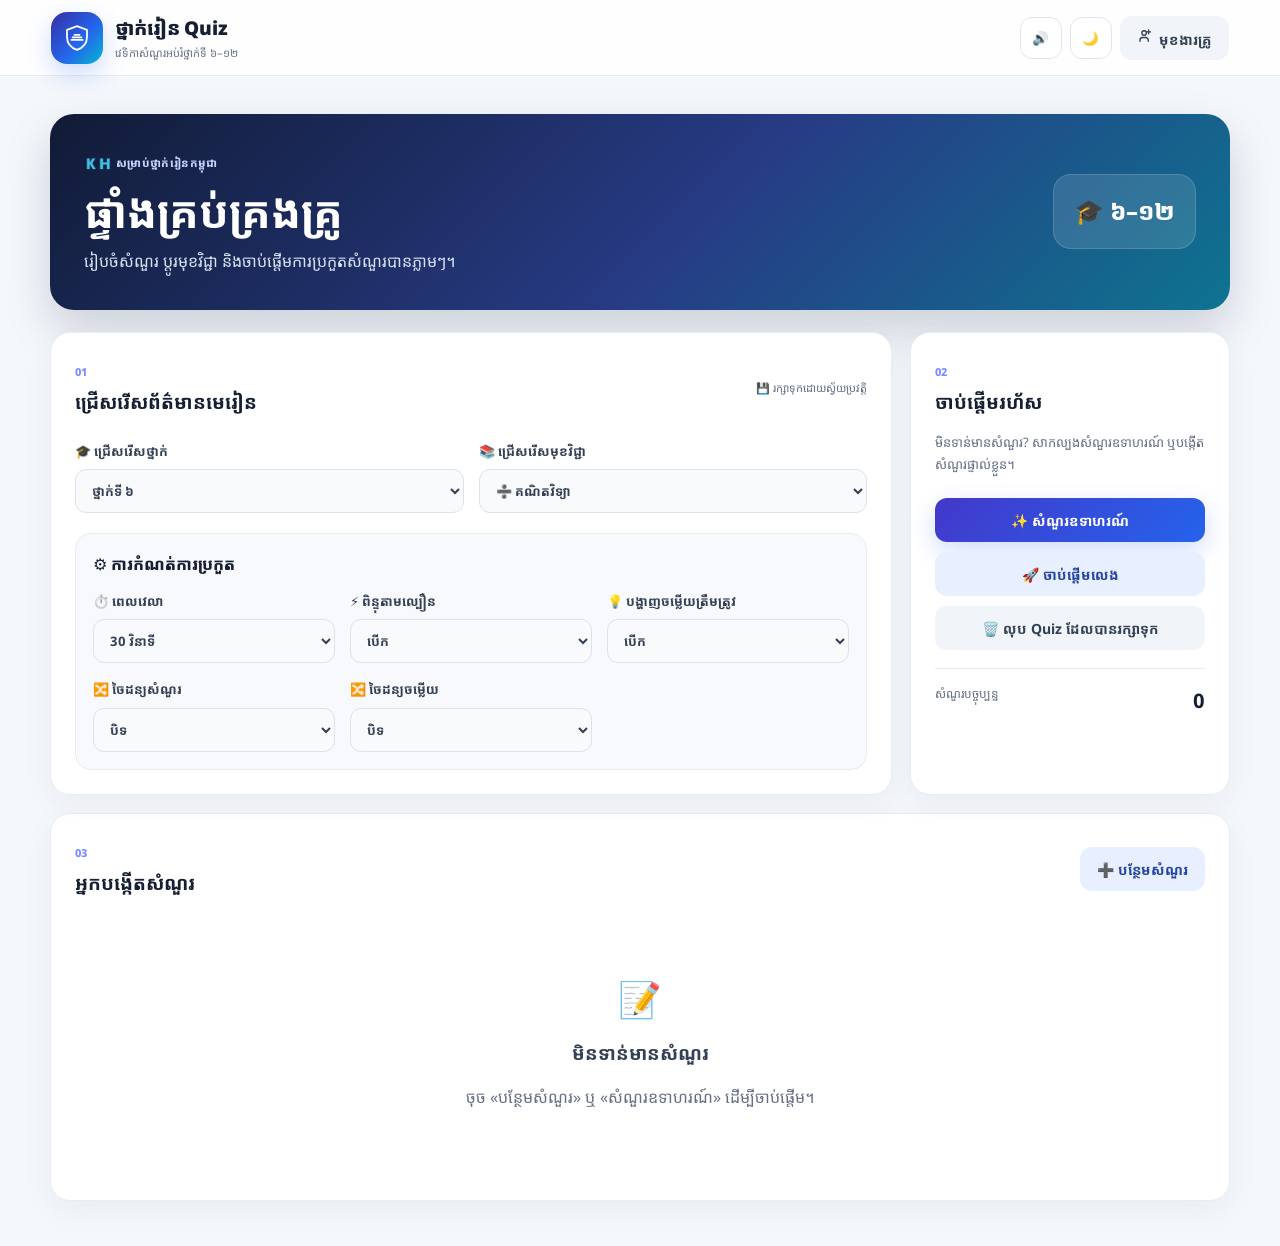
==== index.html @ 3abc0e4f "Upload secondary school quiz website" ====
<!doctype html>
<html lang="km">
<head>
  <meta charset="utf-8">
  <meta name="viewport" content="width=device-width, initial-scale=1">
  <meta name="theme-color" content="#111827">
  <title>ថ្នាក់រៀន Quiz — ល្បែងសំណួរថ្នាក់ទី ៦–១២</title>
  <link rel="preconnect" href="https://fonts.googleapis.com">
  <link rel="preconnect" href="https://fonts.gstatic.com" crossorigin>
  <link href="https://fonts.googleapis.com/css2?family=Noto+Sans+Khmer:wght@400;500;600;700;800;900&display=swap" rel="stylesheet">
  <link rel="stylesheet" href="style.css">
</head>
<body>
  <audio id="backgroundMusic" src="assets/sounds/background-music.mp3" loop preload="auto"></audio>
  <div id="app">
    <header class="topbar">
      <div class="brand">
        <div class="brand-mark" aria-hidden="true">
          <svg viewBox="0 0 48 48" role="img">
            <path d="M24 5 40 11v11c0 10.5-6.4 17.8-16 21C14.4 39.8 8 32.5 8 22V11l16-6Z" fill="none" stroke="currentColor" stroke-width="2.8"/>
            <path d="M15 27h18M17 23h14M20 19h8" fill="none" stroke="currentColor" stroke-width="2.8" stroke-linecap="round"/>
          </svg>
        </div>
        <div>
          <strong>ថ្នាក់រៀន Quiz</strong>
          <span>វេទិកាសំណួរអប់រំថ្នាក់ទី ៦–១២</span>
        </div>
      </div>
      <div class="top-actions">
        <button class="icon-btn" id="soundToggle" aria-label="បិទ/បើកសំឡេង">
          <svg viewBox="0 0 24 24" aria-hidden="true"><path d="M4 10v4h3l4 4V6l-4 4H4Zm11.5-3.5a6 6 0 0 1 0 11M15.5 9a3 3 0 0 1 0 6" fill="none" stroke="currentColor" stroke-width="2" stroke-linecap="round" stroke-linejoin="round"/></svg>
        </button>
        <button class="icon-btn" id="themeToggle" aria-label="ប្តូររូបរាង">
          <svg viewBox="0 0 24 24" aria-hidden="true"><path d="M20.2 15.1A8.3 8.3 0 0 1 8.9 3.8 8.5 8.5 0 1 0 20.2 15.1Z" fill="none" stroke="currentColor" stroke-width="2" stroke-linejoin="round"/></svg>
        </button>
        <button class="btn ghost" id="teacherTopBtn">
          <svg class="btn-icon" viewBox="0 0 24 24" aria-hidden="true"><path d="M4 19v-1.5A3.5 3.5 0 0 1 7.5 14h4A3.5 3.5 0 0 1 15 17.5V19M9.5 11a3 3 0 1 0 0-6 3 3 0 0 0 0 6Zm6-7v5m-2.5-2.5h5" fill="none" stroke="currentColor" stroke-width="1.8" stroke-linecap="round"/></svg>
          មុខងារគ្រូ
        </button>
      </div>
    </header>

    <main>
      <section id="teacherView" class="view active">
        <div class="hero">
          <div>
            <span class="eyebrow">🇰🇭 សម្រាប់ថ្នាក់រៀនកម្ពុជា</span>
            <h1>ផ្ទាំងគ្រប់គ្រងគ្រូ</h1>
            <p>រៀបចំសំណួរ ប្ដូរមុខវិជ្ជា និងចាប់ផ្ដើមការប្រកួតសំណួរបានភ្លាមៗ។</p>
          </div>
          <div class="hero-badge">🎓 ៦–១២</div>
        </div>

        <div class="dashboard-grid">
          <section class="panel setup-panel">
            <div class="panel-head">
              <div><span class="section-kicker">01</span><h2>ជ្រើសរើសព័ត៌មានមេរៀន</h2></div>
              <span id="saveStatus" class="save-status">💾 រក្សាទុកដោយស្វ័យប្រវត្តិ</span>
            </div>
            <div class="field-grid">
              <label>🎓 ជ្រើសរើសថ្នាក់
                <select id="gradeSelect"></select>
              </label>
              <label>📚 ជ្រើសរើសមុខវិជ្ជា
                <select id="subjectSelect"></select>
              </label>
            </div>
            <div class="settings-card">
              <div class="settings-title">⚙️ ការកំណត់ការប្រកួត</div>
              <div class="settings-grid">
                <label>⏱️ ពេលវេលា
                  <select id="timerSelect">
                    <option value="15">15 វិនាទី</option><option value="20">20 វិនាទី</option>
                    <option value="30" selected>30 វិនាទី</option><option value="45">45 វិនាទី</option>
                    <option value="60">60 វិនាទី</option><option value="90">90 វិនាទី</option>
                  </select>
                </label>
                <label>⚡ ពិន្ទុតាមល្បឿន
                  <select id="speedBonus"><option value="on">បើក</option><option value="off">បិទ</option></select>
                </label>
                <label>💡 បង្ហាញចម្លើយត្រឹមត្រូវ
                  <select id="revealCorrect"><option value="on">បើក</option><option value="off">បិទ</option></select>
                </label>
                <label>🔀 ចៃដន្យសំណួរ
                  <select id="shuffleQuestions"><option value="off">បិទ</option><option value="on">បើក</option></select>
                </label>
                <label>🔀 ចៃដន្យចម្លើយ
                  <select id="shuffleAnswers"><option value="off">បិទ</option><option value="on">បើក</option></select>
                </label>
              </div>
            </div>
          </section>

          <aside class="panel quick-panel">
            <span class="section-kicker">02</span>
            <h2>ចាប់ផ្ដើមរហ័ស</h2>
            <p>មិនទាន់មានសំណួរ? សាកល្បងសំណួរឧទាហរណ៍ ឬបង្កើតសំណួរផ្ទាល់ខ្លួន។</p>
            <button class="btn primary wide" id="demoBtn">✨ សំណួរឧទាហរណ៍</button>
            <button class="btn secondary wide" id="startBtn">🚀 ចាប់ផ្តើមលេង</button>
            <button class="btn ghost wide" id="clearSavedBtn">🗑️ លុប Quiz ដែលបានរក្សាទុក</button>
            <div class="mini-stat"><span>សំណួរបច្ចុប្បន្ន</span><strong id="questionCount">0</strong></div>
          </aside>
        </div>

        <section class="panel questions-panel">
          <div class="panel-head">
            <div><span class="section-kicker">03</span><h2>អ្នកបង្កើតសំណួរ</h2></div>
            <button class="btn secondary" id="addQuestionBtn">➕ បន្ថែមសំណួរ</button>
          </div>
          <div id="questionEditorList" class="editor-list"></div>
          <div id="emptyEditor" class="empty-state">
            <div class="empty-icon">📝</div>
            <h3>មិនទាន់មានសំណួរ</h3>
            <p>ចុច «បន្ថែមសំណួរ» ឬ «សំណួរឧទាហរណ៍» ដើម្បីចាប់ផ្តើម។</p>
          </div>
        </section>
      </section>

      <section id="countdownView" class="view game-view">
        <div class="countdown-wrap">
          <span class="eyebrow">🇰🇭 ត្រៀមខ្លួន</span>
          <div id="countdownNumber" class="countdown-number">3</div>
          <h2 id="countdownLabel">ត្រៀមចាប់ផ្ដើម</h2>
        </div>
      </section>

      <section id="quizView" class="view game-view">
        <div class="quiz-shell">
          <div class="quiz-top">
            <div><span class="quiz-subject" id="quizSubject">គណិតវិទ្យា</span><span class="quiz-grade" id="quizGrade">ថ្នាក់ទី ៦</span></div>
            <div class="quiz-score">⭐ <strong id="scoreDisplay">0</strong> ពិន្ទុ</div>
            <div class="timer" id="timerCircle"><span>⏱️</span><strong id="timerDisplay">30</strong></div>
          </div>
          <div class="progress-meta"><span id="progressText">សំណួរ ១ / ៥</span><span id="progressPct">20%</span></div>
          <div class="progress-track"><div id="progressBar" class="progress-bar"></div></div>
          <article class="question-card" id="questionCard">
            <div id="questionImageWrap" class="question-image-wrap hidden"><img id="questionImage" alt="រូបភាពសម្រាប់សំណួរ"></div>
            <div class="difficulty" id="difficultyBadge">🟢 ងាយ</div>
            <h1 id="questionText" class="question-text"></h1>
          </article>
          <div id="answers" class="answers-grid"></div>
          <div id="feedback" class="feedback hidden"></div>
          <div class="next-row">
            <button class="btn next hidden" id="nextBtn">
              បន្ទាប់
              <svg viewBox="0 0 24 24" aria-hidden="true"><path d="M5 12h13m-5-6 6 6-6 6" fill="none" stroke="currentColor" stroke-width="2.2" stroke-linecap="round" stroke-linejoin="round"/></svg>
            </button>
          </div>
        </div>
        <div id="effects" class="effects" aria-hidden="true"></div>
      </section>

      <section id="resultView" class="view game-view">
        <div class="result-card">
          <div id="resultEffects" class="result-effects">✨</div>
          <span class="eyebrow">ការប្រកួតបានបញ្ចប់</span>
          <h1>🏆 បញ្ចប់ការប្រកួត!</h1>
          <p class="result-lead">អស្ចារ្យ! 🎉</p>
          <div class="final-score"><span>ពិន្ទុសរុប</span><strong id="finalScore">0</strong><small>⭐</small></div>
          <div class="stats-grid">
            <div><strong id="correctCount">0 / 0</strong><span>✅ ត្រឹមត្រូវ</span></div>
            <div><strong id="wrongCount">0 / 0</strong><span>❌ ខុស</span></div>
            <div><strong id="accuracy">0%</strong><span>🎯 ភាគរយត្រឹមត្រូវ</span></div>
          </div>
          <div class="result-actions">
            <button class="btn primary" id="playAgainBtn">🔄 លេងម្តងទៀត</button>
            <button class="btn ghost" id="resultTeacherBtn">👩‍🏫 ត្រឡប់ទៅមុខងារគ្រូ</button>
          </div>
        </div>
      </section>
    </main>
    <div id="toast" class="toast" role="status"></div>
  </div>
  <script src="app.js"></script>
</body>
</html>
---- style.css ----
*{box-sizing:border-box}html,body{margin:0;min-height:100%;font-family:"Noto Sans Khmer",sans-serif}body{background:#f4f7fb;color:#172033;line-height:1.7;transition:.25s}.topbar{height:76px;display:flex;align-items:center;justify-content:space-between;padding:0 4vw;border-bottom:1px solid #e7ebf2;background:rgba(255,255,255,.86);backdrop-filter:blur(16px);position:sticky;top:0;z-index:20}.brand{display:flex;gap:12px;align-items:center}.brand-mark{width:52px;height:52px;display:grid;place-items:center;border-radius:16px;background:linear-gradient(135deg,#3730a3,#2563eb 55%,#06b6d4);color:#fff;box-shadow:0 10px 24px rgba(37,99,235,.22);flex:0 0 auto}.brand-mark svg{width:30px;height:30px}.brand strong,.brand span{display:block}.brand strong{font-size:19px;font-weight:900;letter-spacing:-.2px}.brand span{font-size:11px;color:#697386}.top-actions{display:flex;gap:8px;align-items:center}.icon-btn,.btn{font-family:inherit;border:0;cursor:pointer;transition:.2s}.icon-btn{width:42px;height:42px;border:1px solid #dfe5ef;background:#fff;border-radius:12px;display:grid;place-items:center;cursor:pointer;color:#344054;transition:.2s}.icon-btn svg{width:21px;height:21px}.icon-btn:hover{transform:translateY(-1px);box-shadow:0 6px 16px rgba(16,24,40,.08)}.btn{min-height:44px;padding:9px 17px;border-radius:12px;font-weight:700;font-size:14px}.btn:hover{transform:translateY(-1px)}.btn.primary{background:linear-gradient(135deg,#4338ca,#2563eb);color:white;box-shadow:0 9px 25px rgba(37,99,235,.22)}.btn.secondary{background:#e8f0ff;color:#2344a0}.btn.ghost{background:#f1f4f8;color:#344054}.btn.wide{width:100%;margin-top:10px}.view{display:none}.view.active{display:block}.hero{max-width:1180px;margin:38px auto 22px;padding:34px;border-radius:24px;background:linear-gradient(135deg,#111b36,#273b85 55%,#0e7490);color:#fff;display:flex;justify-content:space-between;align-items:center;box-shadow:0 20px 45px rgba(22,32,63,.18)}.eyebrow,.section-kicker{font-size:11px;font-weight:800;letter-spacing:.4px;color:#7c8cff}.hero .eyebrow{color:#c7d2fe}.hero h1{font-size:clamp(28px,4vw,44px);line-height:1.3;margin:8px 0}.hero p{margin:0;color:#d9e2f3}.hero-badge{font-size:24px;font-weight:800;background:rgba(255,255,255,.12);padding:16px 20px;border:1px solid rgba(255,255,255,.15);border-radius:18px}.dashboard-grid{max-width:1180px;margin:auto;display:grid;grid-template-columns:1fr 320px;gap:18px}.panel{background:#fff;border:1px solid #e8edf4;border-radius:20px;box-shadow:0 10px 30px rgba(31,41,55,.05);padding:24px}.panel-head{display:flex;align-items:center;justify-content:space-between;gap:15px;margin-bottom:20px}.panel-head h2,.quick-panel h2{font-size:19px;margin:2px 0}.field-grid,.settings-grid{display:grid;gap:15px;grid-template-columns:1fr 1fr}.settings-grid{grid-template-columns:repeat(3,1fr)}label{display:grid;gap:7px;font-size:13px;font-weight:700;color:#344054}select,input,textarea{font:inherit;color:inherit;background:#f8fafc;border:1px solid #dce3ed;border-radius:11px;padding:11px 12px;outline:none}select:focus,input:focus,textarea:focus{border-color:#6366f1;box-shadow:0 0 0 3px rgba(99,102,241,.1)}.settings-card{margin-top:20px;background:#f7f9fc;border:1px solid #e7ecf3;border-radius:16px;padding:17px}.settings-title{font-weight:800;margin-bottom:12px}.save-status{font-size:11px;color:#667085}.quick-panel p{font-size:13px;color:#667085}.mini-stat{display:flex;justify-content:space-between;border-top:1px solid #e7ebf2;margin-top:18px;padding-top:15px;color:#667085;font-size:12px}.mini-stat strong{color:#172033;font-size:20px}.questions-panel{max-width:1180px;margin:18px auto 45px}.editor-list{display:grid;gap:14px}.editor-card{border:1px solid #e3e8f0;border-radius:17px;padding:18px;background:#fbfcfe}.editor-head{display:flex;justify-content:space-between;align-items:center;gap:10px;margin-bottom:12px}.q-number{font-weight:900}.editor-actions{display:flex;gap:6px}.small-btn{border:0;border-radius:9px;padding:7px 9px;background:#eef2f7;cursor:pointer}.question-input{width:100%;min-height:92px;resize:vertical}.answer-grid{display:grid;grid-template-columns:1fr 1fr;gap:10px;margin-top:10px}.answer-row{display:grid;grid-template-columns:36px 1fr 36px;align-items:center;gap:8px}.answer-label{font-weight:900;text-align:center;background:#edf2ff;border-radius:9px;padding:6px}.correct-radio{width:18px;height:18px}.editor-bottom{display:grid;grid-template-columns:1fr 180px;gap:10px;margin-top:10px}.empty-state{text-align:center;padding:48px 20px;color:#667085}.empty-icon{font-size:35px}.empty-state h3{color:#344054;margin:8px}.game-view{min-height:calc(100vh - 76px)}.countdown-wrap{min-height:calc(100vh - 76px);display:grid;place-content:center;text-align:center;background:radial-gradient(circle at 50% 45%,#273b85,#0b1022 58%);color:#fff}.countdown-wrap .eyebrow{color:#a5b4fc}.countdown-number{font-size:clamp(130px,22vw,260px);font-weight:900;line-height:1;animation:countPop .85s ease both}.countdown-wrap h2{font-size:22px}.quiz-view{}.quiz-shell{max-width:1180px;margin:auto;padding:32px 20px 48px}.quiz-top{display:grid;grid-template-columns:1fr auto auto;align-items:center;gap:18px}.quiz-subject{font-size:19px;font-weight:900}.quiz-grade{font-size:12px;color:#667085;margin-left:10px}.quiz-score{font-weight:700}.timer{width:66px;height:66px;border-radius:50%;display:grid;place-content:center;text-align:center;background:#eaf0ff;border:4px solid #6366f1;color:#283593}.timer strong{font-size:18px;line-height:1}.timer.warning{border-color:#f59e0b;background:#fff7ed;color:#b45309}.timer.critical{border-color:#ef4444;background:#fff1f2;color:#b91c1c;animation:pulse .7s infinite}.progress-meta{display:flex;justify-content:space-between;font-size:12px;color:#667085;margin-top:25px}.progress-track{height:8px;border-radius:99px;background:#e6eaf0;overflow:hidden;margin:6px 0 20px}.progress-bar{height:100%;width:0;background:linear-gradient(90deg,#4338ca,#06b6d4);transition:width .4s}.question-card{background:#fff;border:1px solid #e5eaf2;border-radius:24px;padding:30px;min-height:260px;display:grid;place-content:center;text-align:center;box-shadow:0 15px 45px rgba(31,41,55,.08)}.question-text{font-family:"Noto Sans Khmer",sans-serif;font-size:clamp(24px,3vw,42px);font-weight:800;line-height:1.6;margin:10px auto;max-width:980px}.difficulty{display:inline-block;margin:auto;background:#eef7ee;border-radius:99px;padding:3px 12px;font-size:11px;font-weight:800}.question-image-wrap{max-height:270px;margin:0 auto 10px;overflow:hidden;border-radius:15px}.question-image-wrap img{display:block;max-width:100%;max-height:270px;object-fit:contain;margin:auto}.hidden{display:none!important}.answers-grid{display:grid;grid-template-columns:1fr 1fr;gap:14px;margin-top:16px}.answer-btn{font-family:inherit;min-height:92px;padding:16px;text-align:left;border:1px solid #dfe5ee;background:#fff;border-radius:17px;font-size:18px;font-weight:700;cursor:pointer;display:flex;align-items:center;gap:14px;transition:.2s;box-shadow:0 7px 20px rgba(31,41,55,.04)}.answer-btn:hover:not(:disabled){transform:translateY(-2px);border-color:#6366f1;box-shadow:0 12px 28px rgba(67,56,202,.12)}.answer-letter{width:40px;height:40px;display:grid;place-items:center;border-radius:11px;background:#eef2ff;color:#3730a3;flex:none;font-weight:900}.answer-btn.correct{background:#ecfdf3;border-color:#22c55e;color:#166534}.answer-btn.correct .answer-letter{background:#22c55e;color:#fff}.answer-btn.wrong{background:#fff1f2;border-color:#ef4444;color:#991b1b;animation:shake .35s}.answer-btn.dim{opacity:.45}.feedback{margin-top:16px;border-radius:18px;padding:18px 20px;text-align:center;font-weight:900;font-size:22px;line-height:1.65;transform-origin:center;animation:feedbackPop .55s cubic-bezier(.2,.9,.2,1) both}.feedback.correct{background:#ecfdf3;color:#166534}.feedback.wrong{background:#fff7ed;color:#9a3412}.next-row{display:flex;justify-content:flex-end;align-items:center;margin-top:18px;position:sticky;bottom:12px;z-index:8;padding-top:6px}.btn.next{font-size:17px;font-weight:800;padding:13px 22px;background:#111827;color:#fff;min-width:132px;border-radius:14px;box-shadow:0 10px 24px rgba(17,24,39,.20);display:inline-flex;align-items:center;justify-content:center;gap:9px}.btn.next svg{width:19px;height:19px}.btn.next:hover{transform:translateY(-2px);box-shadow:0 14px 28px rgba(17,24,39,.25)}.effects{pointer-events:none;position:fixed;inset:0;overflow:hidden;z-index:50}.particle{position:absolute;animation:fly 1.4s ease-out forwards;font-size:24px}.rocket{position:absolute;bottom:8%;left:50%;font-size:38px;animation:rocket 1.2s ease-out forwards}.result-card{max-width:760px;margin:55px auto;padding:44px 30px;text-align:center;background:#fff;border:1px solid #e5eaf2;border-radius:28px;box-shadow:0 20px 60px rgba(31,41,55,.1);position:relative;overflow:hidden}.result-effects{font-size:50px;animation:float 2s infinite}.result-card h1{font-size:34px;margin:8px}.result-lead{font-size:18px}.final-score{margin:25px auto;padding:20px;border-radius:20px;background:linear-gradient(135deg,#eef2ff,#ecfeff);display:grid;gap:0}.final-score span{font-size:12px;color:#667085}.final-score strong{font-size:72px;line-height:1.2;color:#3730a3}.final-score small{font-size:20px}.stats-grid{display:grid;grid-template-columns:repeat(3,1fr);gap:10px}.stats-grid div{padding:16px;background:#f8fafc;border-radius:15px}.stats-grid strong,.stats-grid span{display:block}.stats-grid strong{font-size:20px}.stats-grid span{font-size:11px;color:#667085}.result-actions{display:flex;justify-content:center;gap:10px;margin-top:24px}.toast{position:fixed;right:22px;bottom:22px;background:#111827;color:#fff;padding:11px 15px;border-radius:11px;font-size:12px;opacity:0;transform:translateY(12px);pointer-events:none;transition:.25s;z-index:100}.toast.show{opacity:1;transform:none}@keyframes countPop{0%{opacity:0;transform:scale(.45)}70%{transform:scale(1.08)}100%{opacity:1;transform:scale(1)}}@keyframes pulse{50%{transform:scale(1.04)}}@keyframes shake{25%{transform:translateX(-7px)}75%{transform:translateX(7px)}}@keyframes fly{0%{transform:translate(0,0) rotate(0);opacity:1}100%{transform:translate(var(--x),var(--y)) rotate(620deg);opacity:0}}@keyframes rocket{0%{transform:translate(-50%,0);opacity:1}100%{transform:translate(-50%,-90vh);opacity:0}}@keyframes float{50%{transform:translateY(-8px) rotate(4deg)}}body.dark{background:#080d1c;color:#e5e7eb}.dark .topbar{background:rgba(11,17,34,.88);border-color:#202a42}.dark .brand span,.dark .progress-meta,.dark .quiz-grade,.dark .quick-panel p,.dark .save-status{color:#98a2b3}.dark .icon-btn,.dark .btn.ghost{background:#172036;color:#dbe4ff}.dark .panel,.dark .question-card,.dark .answer-btn,.dark .result-card{background:#10182b;border-color:#202b45;color:#e5e7eb}.dark select,.dark input,.dark textarea,.dark .settings-card,.dark .editor-card,.dark .stats-grid div{background:#0c1425;border-color:#25324d;color:#e5e7eb}.dark .btn.secondary{background:#18264b;color:#b9c6ff}.dark .mini-stat strong,.dark .empty-state h3{color:#e5e7eb}.dark .progress-track{background:#202b40}.dark .answer-btn:hover:not(:disabled){border-color:#818cf8}.dark .answer-letter{background:#202b4a;color:#c7d2fe}.dark .timer{background:#17213b}.dark .difficulty{background:#17301f}.dark .feedback.correct{background:#10291c}.dark .feedback.wrong{background:#332112}.dark .toast{background:#f8fafc;color:#111827}@media(max-width:850px){.topbar{padding:0 15px}.top-actions .btn{display:none}.hero{margin:20px 15px;padding:25px}.dashboard-grid{grid-template-columns:1fr;margin:0 15px}.questions-panel{margin:18px 15px 35px}.settings-grid{grid-template-columns:1fr 1fr}.quiz-shell{padding:20px 15px}.answers-grid{grid-template-columns:1fr}.answer-btn{min-height:74px}.question-card{padding:22px;min-height:230px}.quiz-top{grid-template-columns:1fr auto}.quiz-score{grid-column:1}.timer{grid-column:2;grid-row:1/3}.result-card{margin:25px 15px;padding:32px 18px}.result-actions{flex-direction:column}.stats-grid{grid-template-columns:1fr}.field-grid{grid-template-columns:1fr}.editor-bottom{grid-template-columns:1fr}.answer-grid{grid-template-columns:1fr}.hero-badge{display:none}}@media(max-width:520px){.brand span{display:none}.hero h1{font-size:28px}.panel{padding:18px}.panel-head{align-items:flex-start;flex-direction:column}.settings-grid{grid-template-columns:1fr}.question-text{font-size:24px}.question-card{border-radius:18px}.answer-btn{font-size:16px}.final-score strong{font-size:58px}}
/* Khmer UI polish */
body{font-family:"Noto Sans Khmer","Khmer OS Battambang","Khmer OS System",system-ui,sans-serif}
button,input,select,textarea{font-family:inherit}
.feedback strong{font-size:1.12em}
@keyframes feedbackPop{
  0%{opacity:0;transform:translateY(14px) scale(.55)}
  55%{opacity:1;transform:translateY(-5px) scale(1.18)}
  75%{transform:translateY(2px) scale(.96)}
  100%{opacity:1;transform:translateY(0) scale(1)}
}
.feedback.correct{animation:feedbackPopCorrect .62s cubic-bezier(.2,.9,.2,1) both}
.feedback.wrong{animation:feedbackPopWrong .62s cubic-bezier(.2,.9,.2,1) both}
@keyframes feedbackPopCorrect{
  0%{opacity:0;transform:scale(.45) rotate(-2deg)}
  55%{opacity:1;transform:scale(1.22) rotate(1deg)}
  78%{transform:scale(.96) rotate(0)}
  100%{transform:scale(1)}
}
@keyframes feedbackPopWrong{
  0%{opacity:0;transform:scale(.45)}
  45%{opacity:1;transform:scale(1.16)}
  62%{transform:scale(.98) translateX(-5px)}
  74%{transform:scale(1) translateX(5px)}
  86%{transform:translateX(-2px)}
  100%{transform:translateX(0)}
}
.btn-icon{width:18px;height:18px;flex:0 0 auto}
@media (max-width:700px){
  .brand-mark{width:48px;height:48px}
  .brand strong{font-size:16px}
  .top-actions{gap:6px}
  .icon-btn{width:40px;height:40px}
  .next-row{justify-content:center;bottom:8px}
  .btn.next{width:min(100%,280px);font-size:17px;padding:14px 22px}
  .feedback{font-size:20px;padding:17px 14px}
}

.dark .icon-btn{background:#111827;border-color:#2b3750;color:#e5e7eb}
.dark .btn.next{background:#f8fafc;color:#111827}

#backgroundMusic{display:none}

.saved-quizzes-card{margin:20px 0;padding:22px;border:1px solid #e4e9f2;border-radius:20px;background:#fff;box-shadow:0 12px 30px rgba(16,24,40,.06)}
.section-title-row{display:flex;justify-content:space-between;align-items:center;gap:18px;margin-bottom:15px}
.section-title-row h3{margin:0;font-size:20px;font-weight:900}
.section-title-row p{margin:5px 0 0;color:#667085;font-size:13px}
.saved-actions{display:flex;gap:8px;flex-wrap:wrap}
.btn.small{padding:9px 13px;font-size:13px;border-radius:10px}
.saved-quizzes-list{display:grid;grid-template-columns:repeat(auto-fill,minmax(240px,1fr));gap:12px}
.saved-quiz-item{padding:16px;border:1px solid #e6eaf1;border-radius:15px;background:#f8fafc}
.saved-quiz-name{font-weight:900;font-size:16px;margin-bottom:5px}
.saved-quiz-meta{font-size:12px;color:#667085;margin-bottom:12px}
.saved-quiz-actions{display:flex;gap:7px;flex-wrap:wrap}
.saved-quiz-actions button{font-family:inherit}
.empty-saved{padding:24px;text-align:center;color:#98a2b3;border:1px dashed #d8dee9;border-radius:14px}
.dark .saved-quizzes-card{background:#111827;border-color:#27334b}
.dark .saved-quiz-item{background:#0d1424;border-color:#27334b}
.dark .section-title-row p,.dark .saved-quiz-meta{color:#98a2b3}
@media(max-width:700px){.section-title-row{align-items:flex-start;flex-direction:column}.saved-actions{width:100%}.saved-actions .btn{flex:1}}
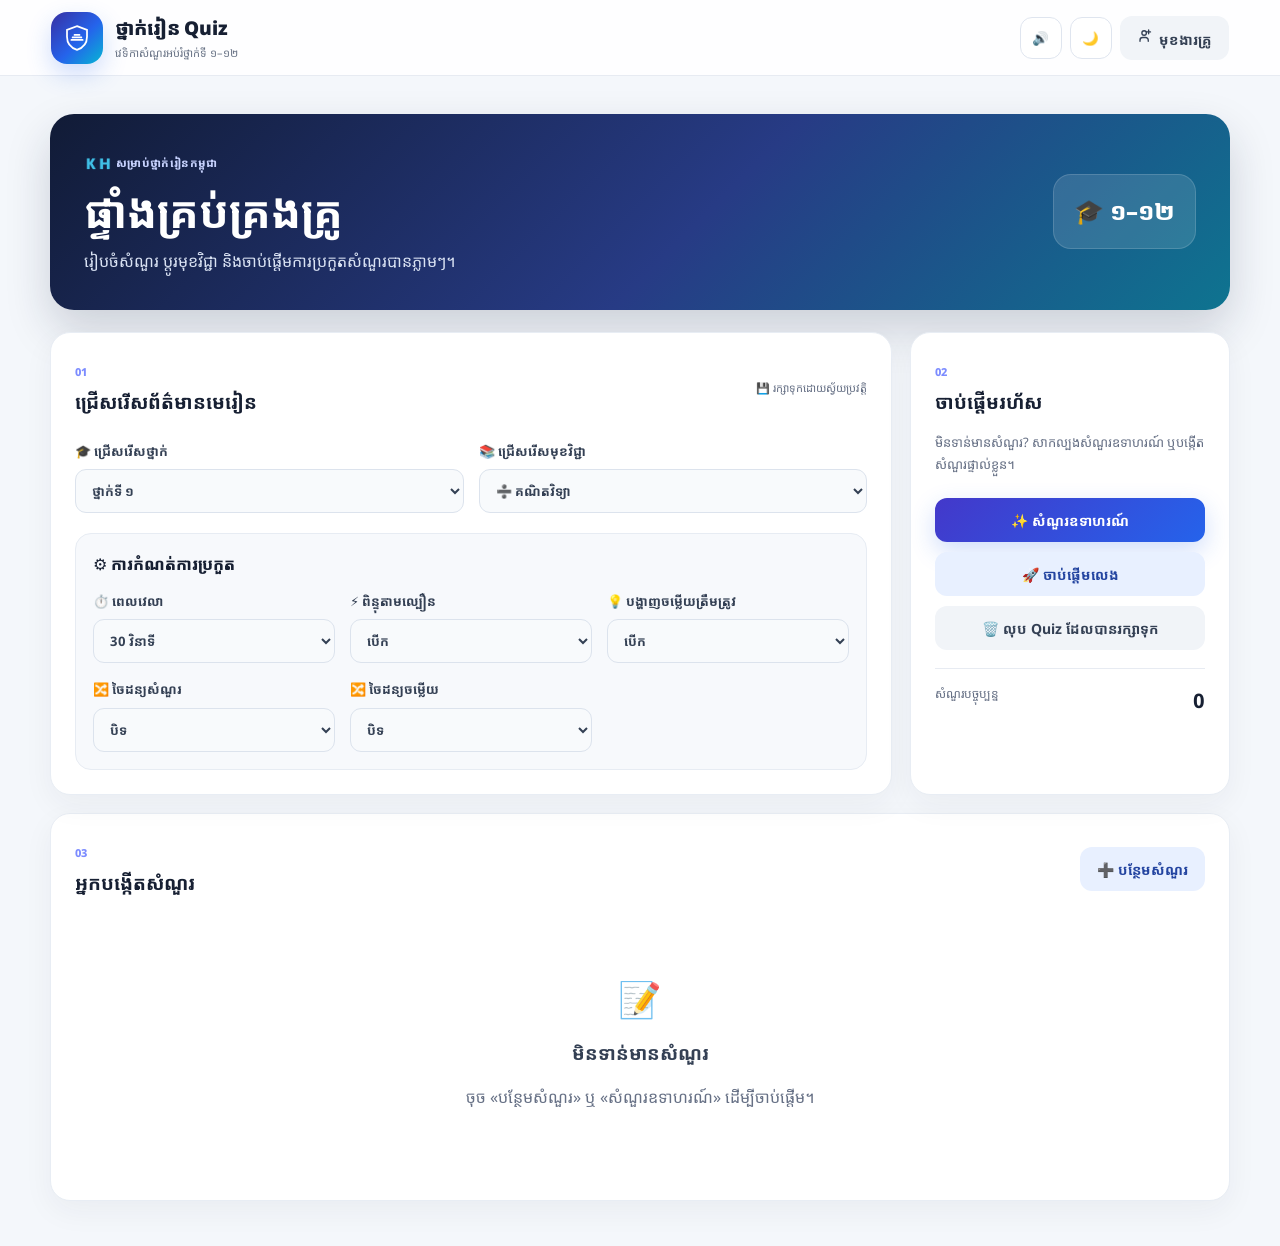
==== commit 3c76fe81: "Update index.html" ====
--- a/index.html
+++ b/index.html
@@ -4,11 +4,13 @@
   <meta charset="utf-8">
   <meta name="viewport" content="width=device-width, initial-scale=1">
   <meta name="theme-color" content="#111827">
-  <title>ថ្នាក់រៀន Quiz — ល្បែងសំណួរថ្នាក់ទី ៦–១២</title>
+  <title>ថ្នាក់រៀន Quiz — ល្បែងសំណួរថ្នាក់ទី ១–១២</title>
   <link rel="preconnect" href="https://fonts.googleapis.com">
   <link rel="preconnect" href="https://fonts.gstatic.com" crossorigin>
   <link href="https://fonts.googleapis.com/css2?family=Noto+Sans+Khmer:wght@400;500;600;700;800;900&display=swap" rel="stylesheet">
   <link rel="stylesheet" href="style.css">
+  <script async src="https://pagead2.googlesyndication.com/pagead/js/adsbygoogle.js?client=ca-pub-1903013812892244"
+     crossorigin="anonymous"></script>
 </head>
 <body>
   <audio id="backgroundMusic" src="assets/sounds/background-music.mp3" loop preload="auto"></audio>
@@ -23,7 +25,7 @@
         </div>
         <div>
           <strong>ថ្នាក់រៀន Quiz</strong>
-          <span>វេទិកាសំណួរអប់រំថ្នាក់ទី ៦–១២</span>
+          <span>វេទិកាសំណួរអប់រំថ្នាក់ទី ១–១២</span>
         </div>
       </div>
       <div class="top-actions">
@@ -48,7 +50,7 @@
             <h1>ផ្ទាំងគ្រប់គ្រងគ្រូ</h1>
             <p>រៀបចំសំណួរ ប្ដូរមុខវិជ្ជា និងចាប់ផ្ដើមការប្រកួតសំណួរបានភ្លាមៗ។</p>
           </div>
-          <div class="hero-badge">🎓 ៦–១២</div>
+          <div class="hero-badge">🎓 ១–១២</div>
         </div>
 
         <div class="dashboard-grid">
@@ -173,4 +175,4 @@
   </div>
   <script src="app.js"></script>
 </body>
-</html>+</html>
